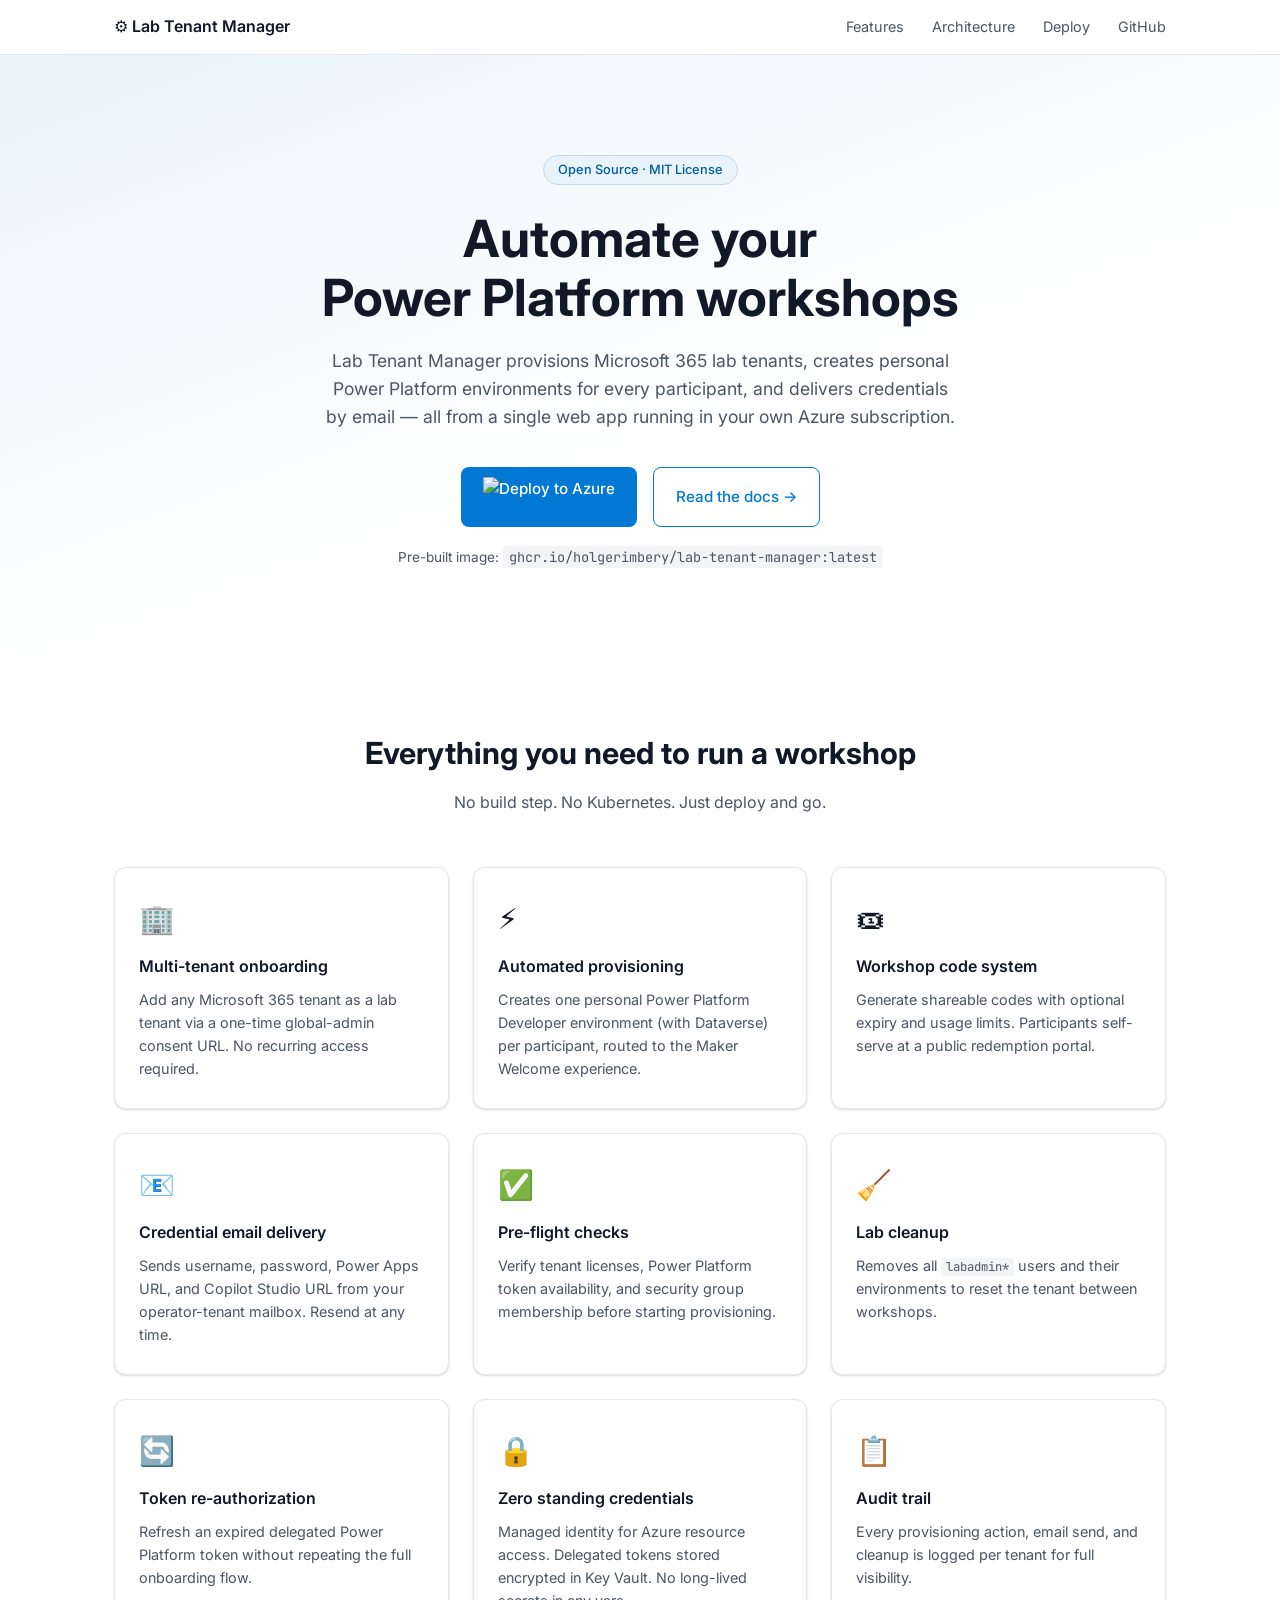
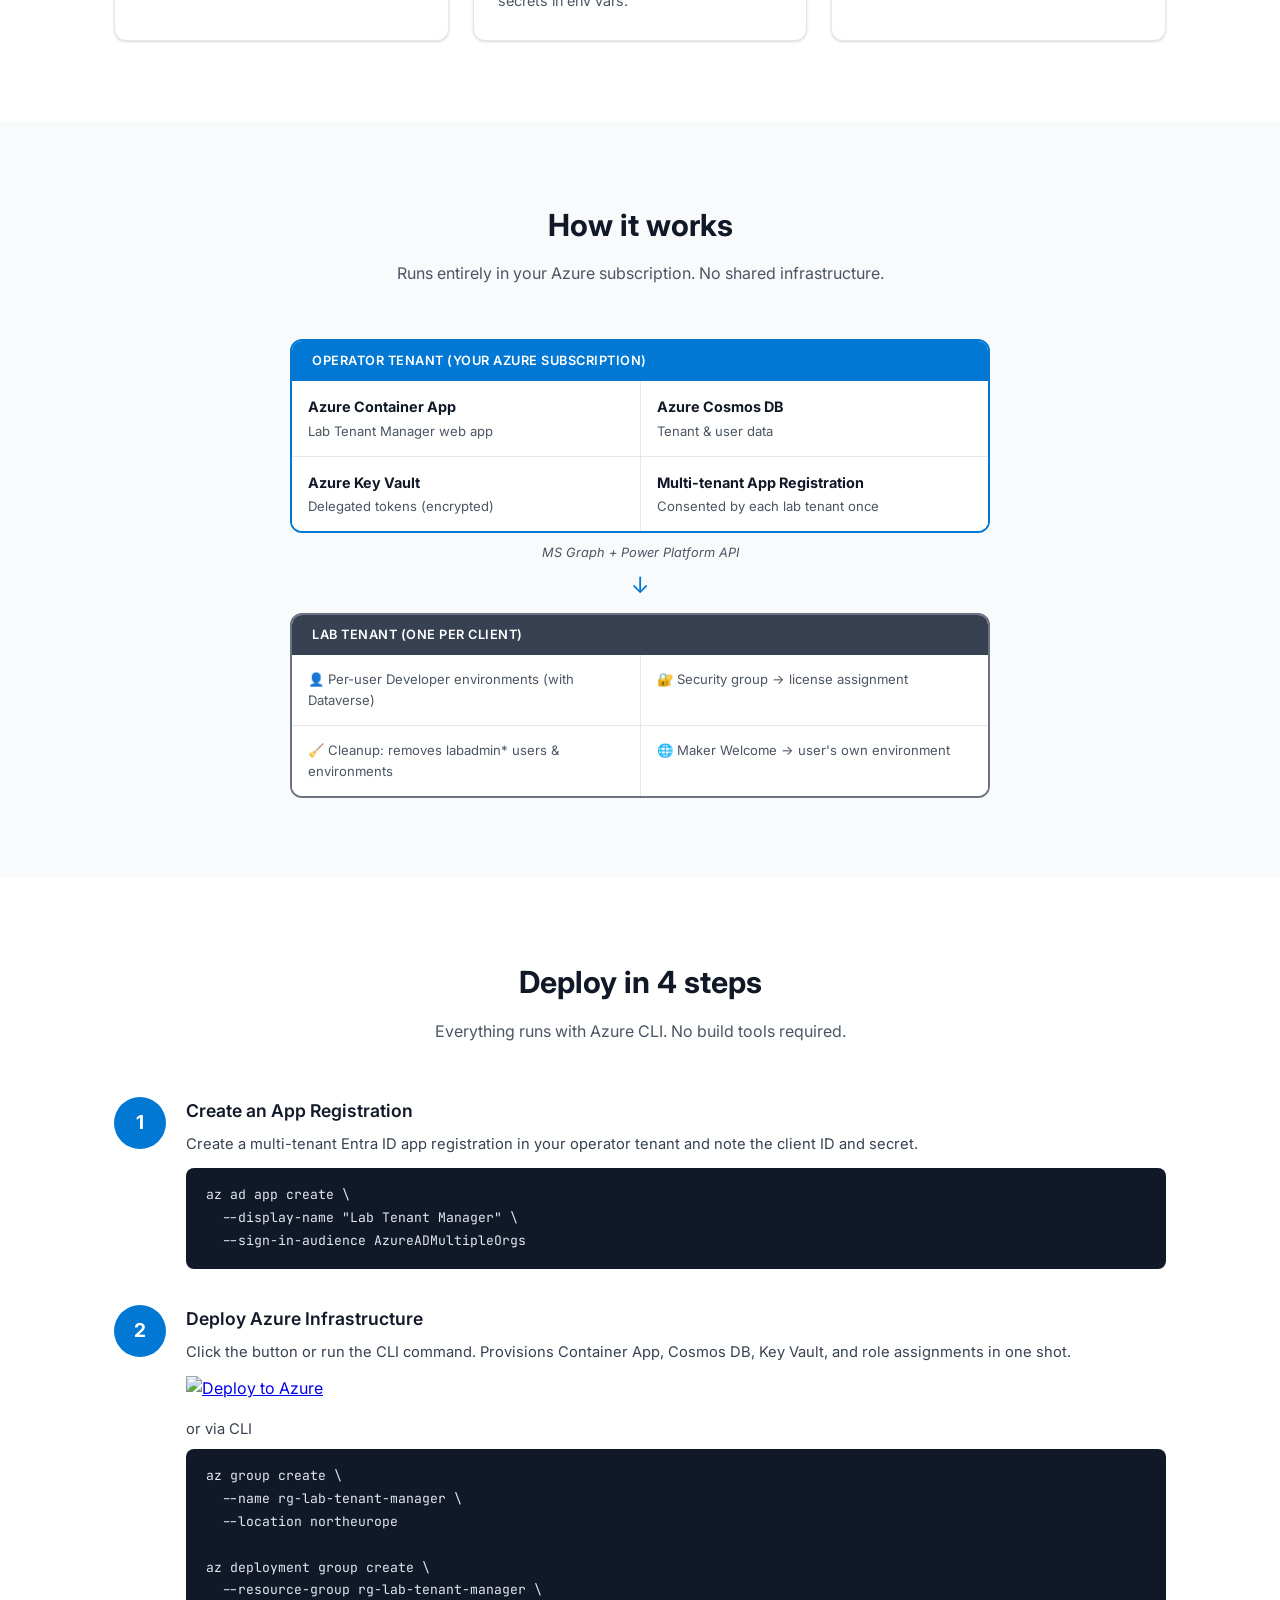
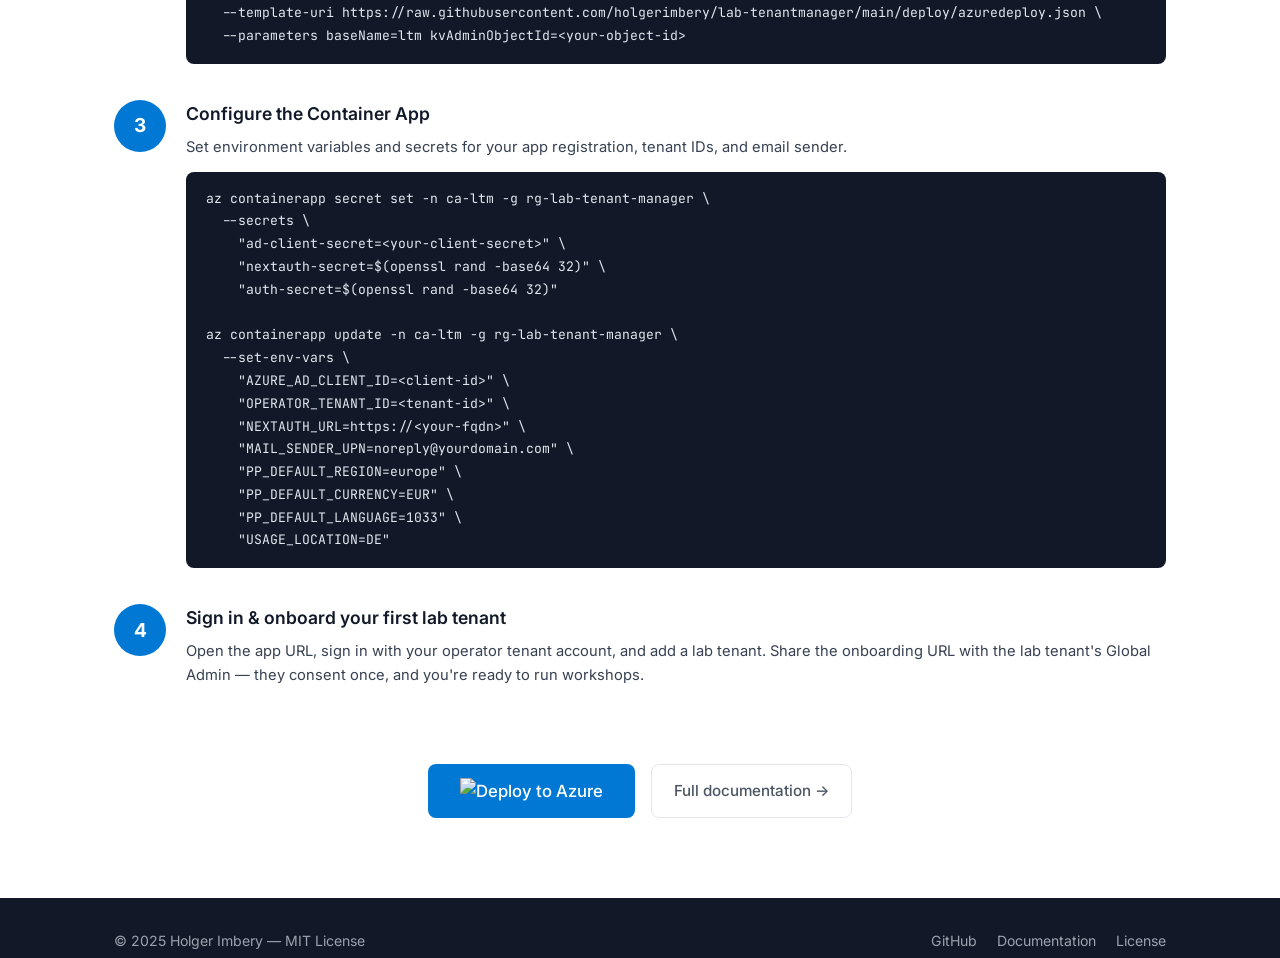
==== website/index.html @ b5a45860 "feat: initial deployment repository - README.md: features, architecture, full Azure CLI deployment g" ====
<!DOCTYPE html>
<html lang="en">
<head>
  <meta charset="UTF-8" />
  <meta name="viewport" content="width=device-width, initial-scale=1.0" />
  <title>Lab Tenant Manager</title>
  <meta name="description" content="Automate Microsoft 365 lab-tenant provisioning for Power Platform workshops. Deploy to your own Azure subscription in minutes." />
  <link rel="stylesheet" href="style.css" />
  <link rel="preconnect" href="https://fonts.googleapis.com" />
  <link rel="preconnect" href="https://fonts.gstatic.com" crossorigin />
  <link href="https://fonts.googleapis.com/css2?family=Inter:wght@400;500;600;700&family=JetBrains+Mono:wght@400;500&display=swap" rel="stylesheet" />
</head>
<body>

  <!-- ── Navigation ─────────────────────────────────────────────────── -->
  <nav class="nav">
    <div class="nav__inner">
      <span class="nav__brand">⚙ Lab Tenant Manager</span>
      <div class="nav__links">
        <a href="#features">Features</a>
        <a href="#architecture">Architecture</a>
        <a href="#deploy">Deploy</a>
        <a href="https://github.com/holgerimbery/lab-tenantmanager" target="_blank" rel="noopener">GitHub</a>
      </div>
    </div>
  </nav>

  <!-- ── Hero ───────────────────────────────────────────────────────── -->
  <section class="hero">
    <div class="container">
      <div class="hero__badge">Open Source · MIT License</div>
      <h1 class="hero__title">Automate your<br/>Power Platform workshops</h1>
      <p class="hero__sub">
        Lab Tenant Manager provisions Microsoft 365 lab tenants, creates personal Power Platform environments for every participant, and delivers credentials by email — all from a single web app running in your own Azure subscription.
      </p>
      <div class="hero__actions">
        <a class="btn btn--primary"
           href="https://portal.azure.com/#create/Microsoft.Template/uri/https%3A%2F%2Fraw.githubusercontent.com%2Fholgerimbery%2Flab-tenantmanager%2Fmain%2Fdeploy%2Fazuredeploy.json"
           target="_blank" rel="noopener">
          <img src="https://aka.ms/deploytoazurebutton" alt="Deploy to Azure" class="hero__azure-btn" />
        </a>
        <a class="btn btn--secondary" href="https://github.com/holgerimbery/lab-tenantmanager#readme" target="_blank" rel="noopener">
          Read the docs →
        </a>
      </div>
      <p class="hero__image-note">
        Pre-built image: <code>ghcr.io/holgerimbery/lab-tenant-manager:latest</code>
      </p>
    </div>
  </section>

  <!-- ── Features ───────────────────────────────────────────────────── -->
  <section class="section" id="features">
    <div class="container">
      <h2 class="section__title">Everything you need to run a workshop</h2>
      <p class="section__sub">No build step. No Kubernetes. Just deploy and go.</p>

      <div class="features">

        <div class="feature">
          <div class="feature__icon">🏢</div>
          <h3>Multi-tenant onboarding</h3>
          <p>Add any Microsoft 365 tenant as a lab tenant via a one-time global-admin consent URL. No recurring access required.</p>
        </div>

        <div class="feature">
          <div class="feature__icon">⚡</div>
          <h3>Automated provisioning</h3>
          <p>Creates one personal Power Platform Developer environment (with Dataverse) per participant, routed to the Maker Welcome experience.</p>
        </div>

        <div class="feature">
          <div class="feature__icon">🎟</div>
          <h3>Workshop code system</h3>
          <p>Generate shareable codes with optional expiry and usage limits. Participants self-serve at a public redemption portal.</p>
        </div>

        <div class="feature">
          <div class="feature__icon">📧</div>
          <h3>Credential email delivery</h3>
          <p>Sends username, password, Power Apps URL, and Copilot Studio URL from your operator-tenant mailbox. Resend at any time.</p>
        </div>

        <div class="feature">
          <div class="feature__icon">✅</div>
          <h3>Pre-flight checks</h3>
          <p>Verify tenant licenses, Power Platform token availability, and security group membership before starting provisioning.</p>
        </div>

        <div class="feature">
          <div class="feature__icon">🧹</div>
          <h3>Lab cleanup</h3>
          <p>Removes all <code>labadmin*</code> users and their environments to reset the tenant between workshops.</p>
        </div>

        <div class="feature">
          <div class="feature__icon">🔄</div>
          <h3>Token re-authorization</h3>
          <p>Refresh an expired delegated Power Platform token without repeating the full onboarding flow.</p>
        </div>

        <div class="feature">
          <div class="feature__icon">🔒</div>
          <h3>Zero standing credentials</h3>
          <p>Managed identity for Azure resource access. Delegated tokens stored encrypted in Key Vault. No long-lived secrets in env vars.</p>
        </div>

        <div class="feature">
          <div class="feature__icon">📋</div>
          <h3>Audit trail</h3>
          <p>Every provisioning action, email send, and cleanup is logged per tenant for full visibility.</p>
        </div>

      </div>
    </div>
  </section>

  <!-- ── Architecture ───────────────────────────────────────────────── -->
  <section class="section section--alt" id="architecture">
    <div class="container">
      <h2 class="section__title">How it works</h2>
      <p class="section__sub">Runs entirely in your Azure subscription. No shared infrastructure.</p>

      <div class="arch">
        <div class="arch__box arch__box--operator">
          <div class="arch__box-label">Operator Tenant (your Azure subscription)</div>
          <div class="arch__inner">
            <div class="arch__component">
              <strong>Azure Container App</strong>
              <span>Lab Tenant Manager web app</span>
            </div>
            <div class="arch__component">
              <strong>Azure Cosmos DB</strong>
              <span>Tenant &amp; user data</span>
            </div>
            <div class="arch__component">
              <strong>Azure Key Vault</strong>
              <span>Delegated tokens (encrypted)</span>
            </div>
            <div class="arch__component">
              <strong>Multi-tenant App Registration</strong>
              <span>Consented by each lab tenant once</span>
            </div>
          </div>
        </div>

        <div class="arch__arrow">
          <span>MS Graph + Power Platform API</span>
          <div class="arch__arrow-line">↓</div>
        </div>

        <div class="arch__box arch__box--lab">
          <div class="arch__box-label">Lab Tenant (one per client)</div>
          <div class="arch__inner">
            <div class="arch__component"><span>👤 Per-user Developer environments (with Dataverse)</span></div>
            <div class="arch__component"><span>🔐 Security group → license assignment</span></div>
            <div class="arch__component"><span>🧹 Cleanup: removes labadmin* users &amp; environments</span></div>
            <div class="arch__component"><span>🌐 Maker Welcome → user's own environment</span></div>
          </div>
        </div>
      </div>
    </div>
  </section>

  <!-- ── Deploy ─────────────────────────────────────────────────────── -->
  <section class="section" id="deploy">
    <div class="container">
      <h2 class="section__title">Deploy in 4 steps</h2>
      <p class="section__sub">Everything runs with Azure CLI. No build tools required.</p>

      <div class="steps">

        <div class="step">
          <div class="step__number">1</div>
          <div class="step__content">
            <h3>Create an App Registration</h3>
            <p>Create a multi-tenant Entra ID app registration in your operator tenant and note the client ID and secret.</p>
            <pre><code>az ad app create \
  --display-name "Lab Tenant Manager" \
  --sign-in-audience AzureADMultipleOrgs</code></pre>
          </div>
        </div>

        <div class="step">
          <div class="step__number">2</div>
          <div class="step__content">
            <h3>Deploy Azure Infrastructure</h3>
            <p>Click the button or run the CLI command. Provisions Container App, Cosmos DB, Key Vault, and role assignments in one shot.</p>
            <a href="https://portal.azure.com/#create/Microsoft.Template/uri/https%3A%2F%2Fraw.githubusercontent.com%2Fholgerimbery%2Flab-tenantmanager%2Fmain%2Fdeploy%2Fazuredeploy.json"
               target="_blank" rel="noopener" class="step__deploy-btn">
              <img src="https://aka.ms/deploytoazurebutton" alt="Deploy to Azure" />
            </a>
            <p class="step__or">or via CLI</p>
            <pre><code>az group create \
  --name rg-lab-tenant-manager \
  --location northeurope

az deployment group create \
  --resource-group rg-lab-tenant-manager \
  --template-uri https://raw.githubusercontent.com/holgerimbery/lab-tenantmanager/main/deploy/azuredeploy.json \
  --parameters baseName=ltm kvAdminObjectId=&lt;your-object-id&gt;</code></pre>
          </div>
        </div>

        <div class="step">
          <div class="step__number">3</div>
          <div class="step__content">
            <h3>Configure the Container App</h3>
            <p>Set environment variables and secrets for your app registration, tenant IDs, and email sender.</p>
            <pre><code>az containerapp secret set -n ca-ltm -g rg-lab-tenant-manager \
  --secrets \
    "ad-client-secret=&lt;your-client-secret&gt;" \
    "nextauth-secret=$(openssl rand -base64 32)" \
    "auth-secret=$(openssl rand -base64 32)"

az containerapp update -n ca-ltm -g rg-lab-tenant-manager \
  --set-env-vars \
    "AZURE_AD_CLIENT_ID=&lt;client-id&gt;" \
    "OPERATOR_TENANT_ID=&lt;tenant-id&gt;" \
    "NEXTAUTH_URL=https://&lt;your-fqdn&gt;" \
    "MAIL_SENDER_UPN=noreply@yourdomain.com" \
    "PP_DEFAULT_REGION=europe" \
    "PP_DEFAULT_CURRENCY=EUR" \
    "PP_DEFAULT_LANGUAGE=1033" \
    "USAGE_LOCATION=DE"</code></pre>
          </div>
        </div>

        <div class="step">
          <div class="step__number">4</div>
          <div class="step__content">
            <h3>Sign in &amp; onboard your first lab tenant</h3>
            <p>Open the app URL, sign in with your operator tenant account, and add a lab tenant. Share the onboarding URL with the lab tenant's Global Admin — they consent once, and you're ready to run workshops.</p>
          </div>
        </div>

      </div>

      <div class="deploy__cta">
        <a class="btn btn--primary btn--large"
           href="https://portal.azure.com/#create/Microsoft.Template/uri/https%3A%2F%2Fraw.githubusercontent.com%2Fholgerimbery%2Flab-tenantmanager%2Fmain%2Fdeploy%2Fazuredeploy.json"
           target="_blank" rel="noopener">
          <img src="https://aka.ms/deploytoazurebutton" alt="Deploy to Azure" />
        </a>
        <a class="btn btn--ghost" href="https://github.com/holgerimbery/lab-tenantmanager/wiki" target="_blank" rel="noopener">
          Full documentation →
        </a>
      </div>
    </div>
  </section>

  <!-- ── Footer ─────────────────────────────────────────────────────── -->
  <footer class="footer">
    <div class="container footer__inner">
      <span>© 2025 Holger Imbery — MIT License</span>
      <div class="footer__links">
        <a href="https://github.com/holgerimbery/lab-tenantmanager" target="_blank" rel="noopener">GitHub</a>
        <a href="https://github.com/holgerimbery/lab-tenantmanager/wiki" target="_blank" rel="noopener">Documentation</a>
        <a href="https://github.com/holgerimbery/lab-tenantmanager/blob/main/LICENSE" target="_blank" rel="noopener">License</a>
      </div>
    </div>
  </footer>

</body>
</html>
---- website/style.css ----
/* ── Reset & Base ─────────────────────────────────────────────────── */
*, *::before, *::after { box-sizing: border-box; margin: 0; padding: 0; }

:root {
  --blue:      #0078d4;
  --blue-dark: #005a9e;
  --blue-light:#e8f3fb;
  --gray-50:   #f9fafb;
  --gray-100:  #f3f4f6;
  --gray-200:  #e5e7eb;
  --gray-600:  #4b5563;
  --gray-700:  #374151;
  --gray-900:  #111827;
  --white:     #ffffff;
  --radius:    12px;
  --shadow:    0 1px 3px rgba(0,0,0,.1), 0 1px 2px rgba(0,0,0,.06);
  --shadow-md: 0 4px 6px -1px rgba(0,0,0,.1), 0 2px 4px -2px rgba(0,0,0,.1);
}

html { scroll-behavior: smooth; }

body {
  font-family: 'Inter', system-ui, sans-serif;
  color: var(--gray-900);
  background: var(--white);
  line-height: 1.6;
}

.container {
  max-width: 1100px;
  margin: 0 auto;
  padding: 0 24px;
}

/* ── Navigation ───────────────────────────────────────────────────── */
.nav {
  position: sticky; top: 0; z-index: 100;
  background: rgba(255,255,255,.92);
  backdrop-filter: blur(12px);
  border-bottom: 1px solid var(--gray-200);
}
.nav__inner {
  display: flex; align-items: center; justify-content: space-between;
  max-width: 1100px; margin: 0 auto; padding: 14px 24px;
}
.nav__brand { font-weight: 600; font-size: 1rem; color: var(--gray-900); }
.nav__links { display: flex; gap: 28px; }
.nav__links a {
  text-decoration: none; color: var(--gray-600); font-size: .9rem;
  transition: color .15s;
}
.nav__links a:hover { color: var(--blue); }

/* ── Hero ─────────────────────────────────────────────────────────── */
.hero {
  padding: 100px 0 80px;
  background: linear-gradient(160deg, var(--blue-light) 0%, var(--white) 60%);
  text-align: center;
}
.hero__badge {
  display: inline-block;
  background: var(--blue-light); color: var(--blue-dark);
  border: 1px solid #c3dcf0;
  border-radius: 99px; padding: 4px 14px;
  font-size: .8rem; font-weight: 500; margin-bottom: 24px;
}
.hero__title {
  font-size: clamp(2rem, 5vw, 3.2rem);
  font-weight: 700; line-height: 1.15;
  color: var(--gray-900); margin-bottom: 20px;
}
.hero__sub {
  font-size: 1.1rem; color: var(--gray-600);
  max-width: 640px; margin: 0 auto 36px;
}
.hero__actions {
  display: flex; gap: 16px; justify-content: center;
  flex-wrap: wrap; margin-bottom: 20px;
}
.hero__azure-btn { height: 40px; display: block; }
.hero__image-note {
  font-size: .85rem; color: var(--gray-600); margin-top: 8px;
}
.hero__image-note code {
  font-family: 'JetBrains Mono', monospace;
  background: var(--gray-100); padding: 2px 6px; border-radius: 4px;
}

/* ── Buttons ──────────────────────────────────────────────────────── */
.btn {
  display: inline-flex; align-items: center; gap: 8px;
  padding: 10px 22px; border-radius: 8px;
  font-size: .95rem; font-weight: 500;
  text-decoration: none; transition: all .15s; cursor: pointer;
}
.btn--primary { background: var(--blue); color: var(--white); }
.btn--primary:hover { background: var(--blue-dark); }
.btn--secondary {
  background: var(--white); color: var(--blue);
  border: 1px solid var(--blue);
}
.btn--secondary:hover { background: var(--blue-light); }
.btn--ghost { color: var(--gray-600); border: 1px solid var(--gray-200); }
.btn--ghost:hover { background: var(--gray-100); }
.btn--large { padding: 14px 32px; font-size: 1.05rem; }

/* ── Section ──────────────────────────────────────────────────────── */
.section { padding: 80px 0; }
.section--alt { background: var(--gray-50); }
.section__title {
  font-size: 1.9rem; font-weight: 700; text-align: center; margin-bottom: 12px;
}
.section__sub {
  text-align: center; color: var(--gray-600); margin-bottom: 52px;
}

/* ── Features Grid ────────────────────────────────────────────────── */
.features {
  display: grid;
  grid-template-columns: repeat(auto-fit, minmax(300px, 1fr));
  gap: 24px;
}
.feature {
  background: var(--white);
  border: 1px solid var(--gray-200);
  border-radius: var(--radius);
  padding: 28px 24px;
  box-shadow: var(--shadow);
  transition: box-shadow .2s, transform .2s;
}
.feature:hover {
  box-shadow: var(--shadow-md);
  transform: translateY(-2px);
}
.feature__icon { font-size: 1.8rem; margin-bottom: 12px; }
.feature h3 { font-size: 1rem; font-weight: 600; margin-bottom: 8px; }
.feature p { font-size: .9rem; color: var(--gray-600); }
.feature code {
  font-family: 'JetBrains Mono', monospace;
  font-size: .85em;
  background: var(--gray-100); padding: 1px 5px; border-radius: 3px;
}

/* ── Architecture ─────────────────────────────────────────────────── */
.arch {
  display: flex; flex-direction: column; align-items: center; gap: 0;
  max-width: 700px; margin: 0 auto;
}
.arch__box {
  width: 100%;
  border-radius: var(--radius);
  border: 2px solid var(--gray-200);
  overflow: hidden;
}
.arch__box--operator { border-color: var(--blue); }
.arch__box--lab { border-color: #6b7280; }
.arch__box-label {
  padding: 10px 20px;
  font-size: .8rem; font-weight: 600; letter-spacing: .04em;
  text-transform: uppercase;
}
.arch__box--operator .arch__box-label { background: var(--blue); color: var(--white); }
.arch__box--lab .arch__box-label { background: var(--gray-700); color: var(--white); }
.arch__inner {
  display: grid;
  grid-template-columns: 1fr 1fr;
  gap: 1px; background: var(--gray-200);
}
.arch__component {
  background: var(--white); padding: 14px 16px;
  display: flex; flex-direction: column; gap: 2px;
}
.arch__component strong { font-size: .9rem; }
.arch__component span { font-size: .82rem; color: var(--gray-600); }
.arch__arrow {
  display: flex; flex-direction: column; align-items: center;
  padding: 10px 0; gap: 4px;
}
.arch__arrow span { font-size: .8rem; color: var(--gray-600); font-style: italic; }
.arch__arrow-line { font-size: 1.4rem; color: var(--blue); }

/* ── Steps ────────────────────────────────────────────────────────── */
.steps { display: flex; flex-direction: column; gap: 36px; margin-bottom: 52px; }
.step {
  display: grid;
  grid-template-columns: 52px 1fr;
  gap: 20px; align-items: start;
}
.step__number {
  width: 52px; height: 52px;
  background: var(--blue); color: var(--white);
  border-radius: 50%;
  display: flex; align-items: center; justify-content: center;
  font-weight: 700; font-size: 1.2rem;
  flex-shrink: 0;
}
.step__content h3 { font-size: 1.1rem; font-weight: 600; margin-bottom: 8px; }
.step__content p { font-size: .92rem; color: var(--gray-700); margin-bottom: 12px; }
.step__deploy-btn { display: inline-block; margin-bottom: 8px; }
.step__deploy-btn img { height: 40px; }
.step__or { font-size: .82rem; color: var(--gray-600); margin: 8px 0 8px !important; }

pre {
  background: var(--gray-900);
  border-radius: 8px;
  padding: 16px 20px;
  overflow-x: auto;
  margin-top: 8px;
}
pre code {
  font-family: 'JetBrains Mono', monospace;
  font-size: .82rem;
  color: #e2e8f0;
  white-space: pre;
}

.deploy__cta {
  display: flex; gap: 16px; justify-content: center; flex-wrap: wrap;
  padding-top: 12px;
}

/* ── Footer ───────────────────────────────────────────────────────── */
.footer {
  background: var(--gray-900); color: #9ca3af;
  padding: 32px 0;
}
.footer__inner {
  display: flex; align-items: center; justify-content: space-between;
  flex-wrap: wrap; gap: 12px;
  font-size: .88rem;
}
.footer__links { display: flex; gap: 20px; }
.footer__links a { color: #9ca3af; text-decoration: none; }
.footer__links a:hover { color: var(--white); }

/* ── Responsive ───────────────────────────────────────────────────── */
@media (max-width: 640px) {
  .nav__links { gap: 16px; }
  .hero { padding: 64px 0 52px; }
  .step { grid-template-columns: 1fr; }
  .step__number { margin-bottom: -8px; }
  .arch__inner { grid-template-columns: 1fr; }
  .footer__inner { flex-direction: column; }
}
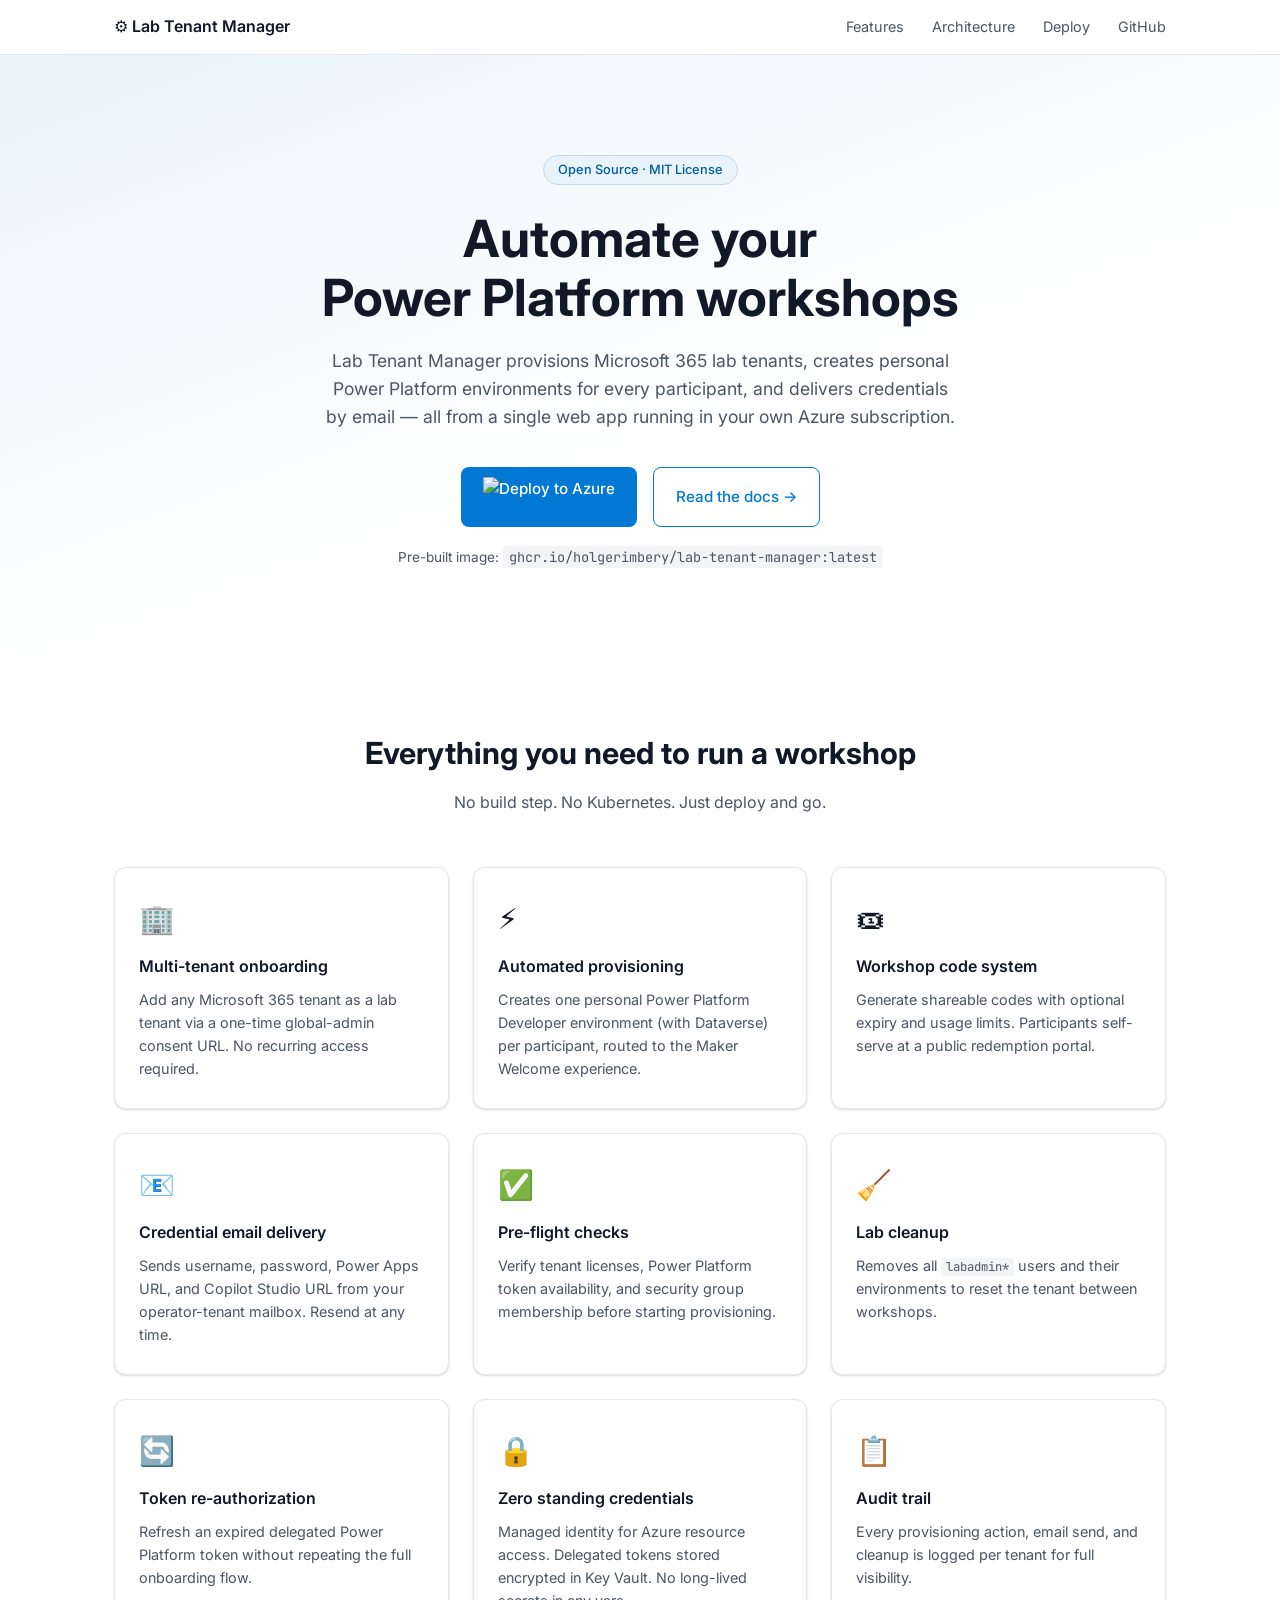
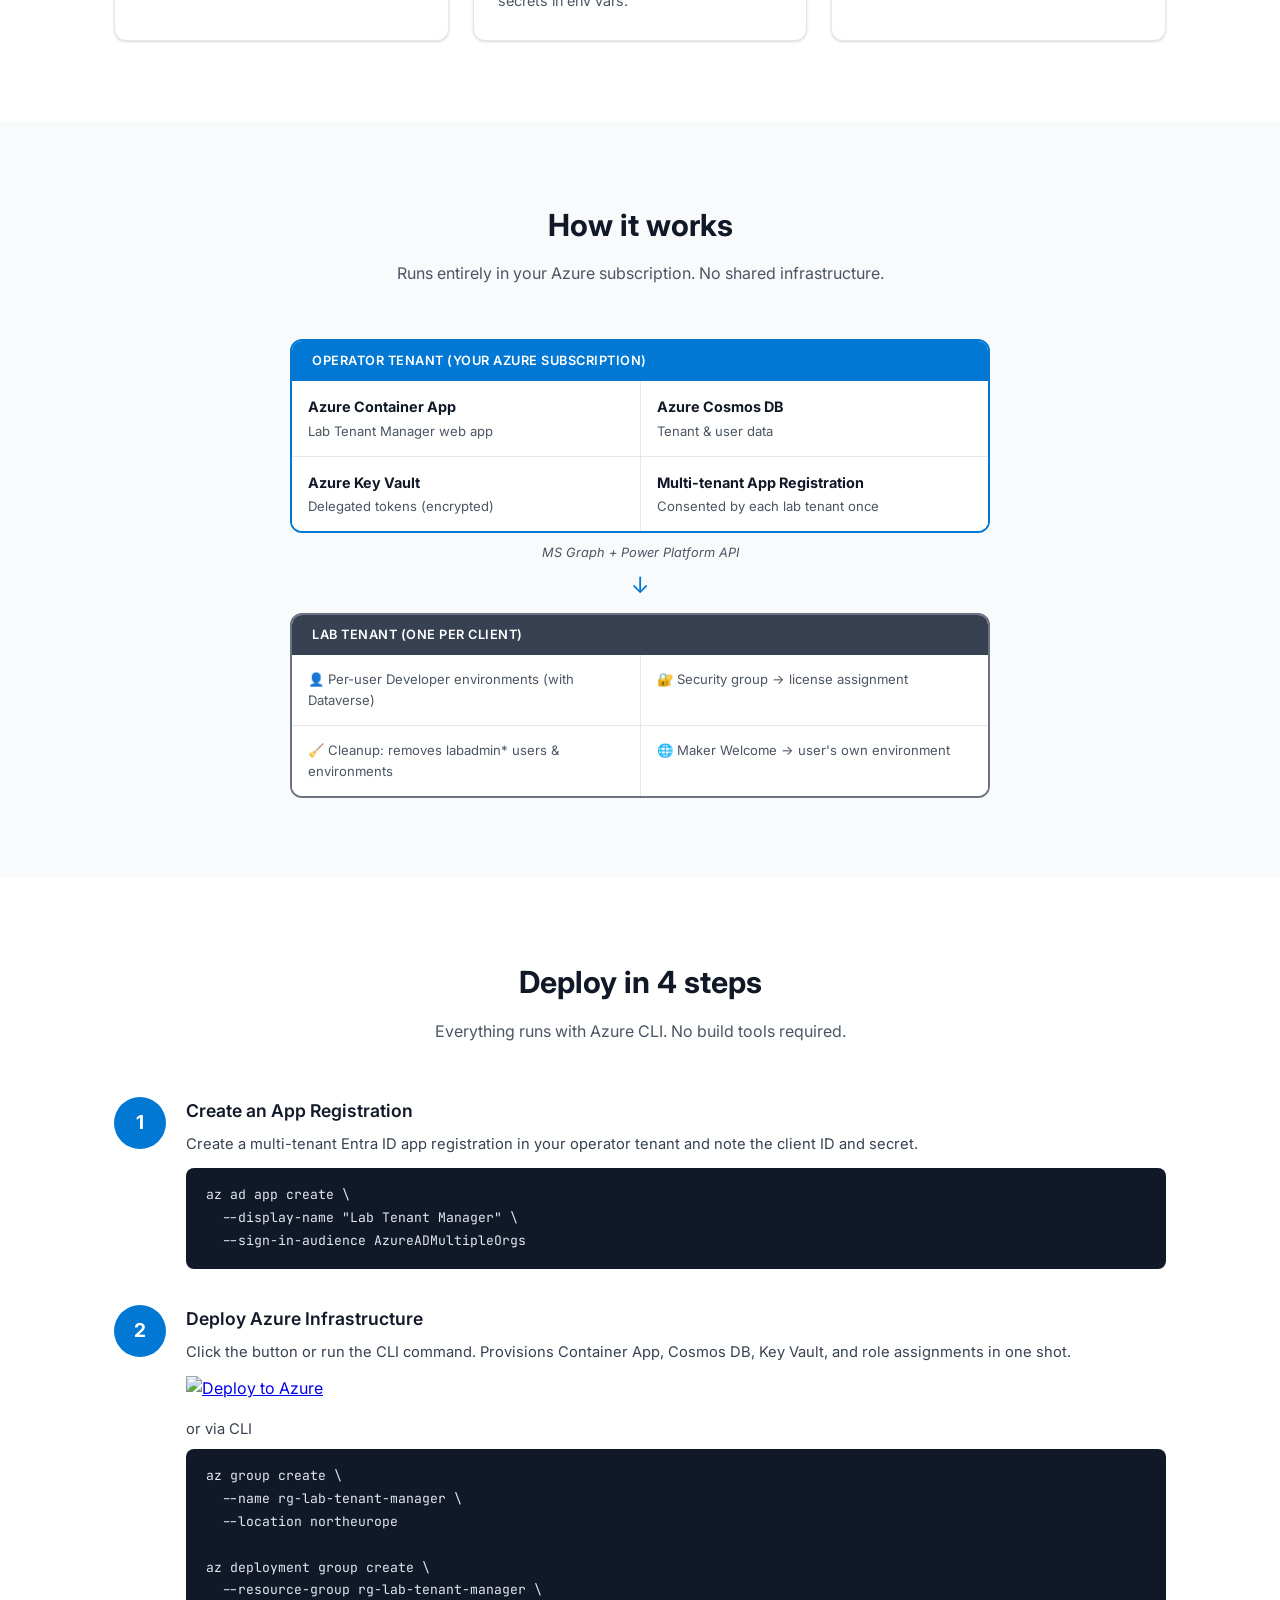
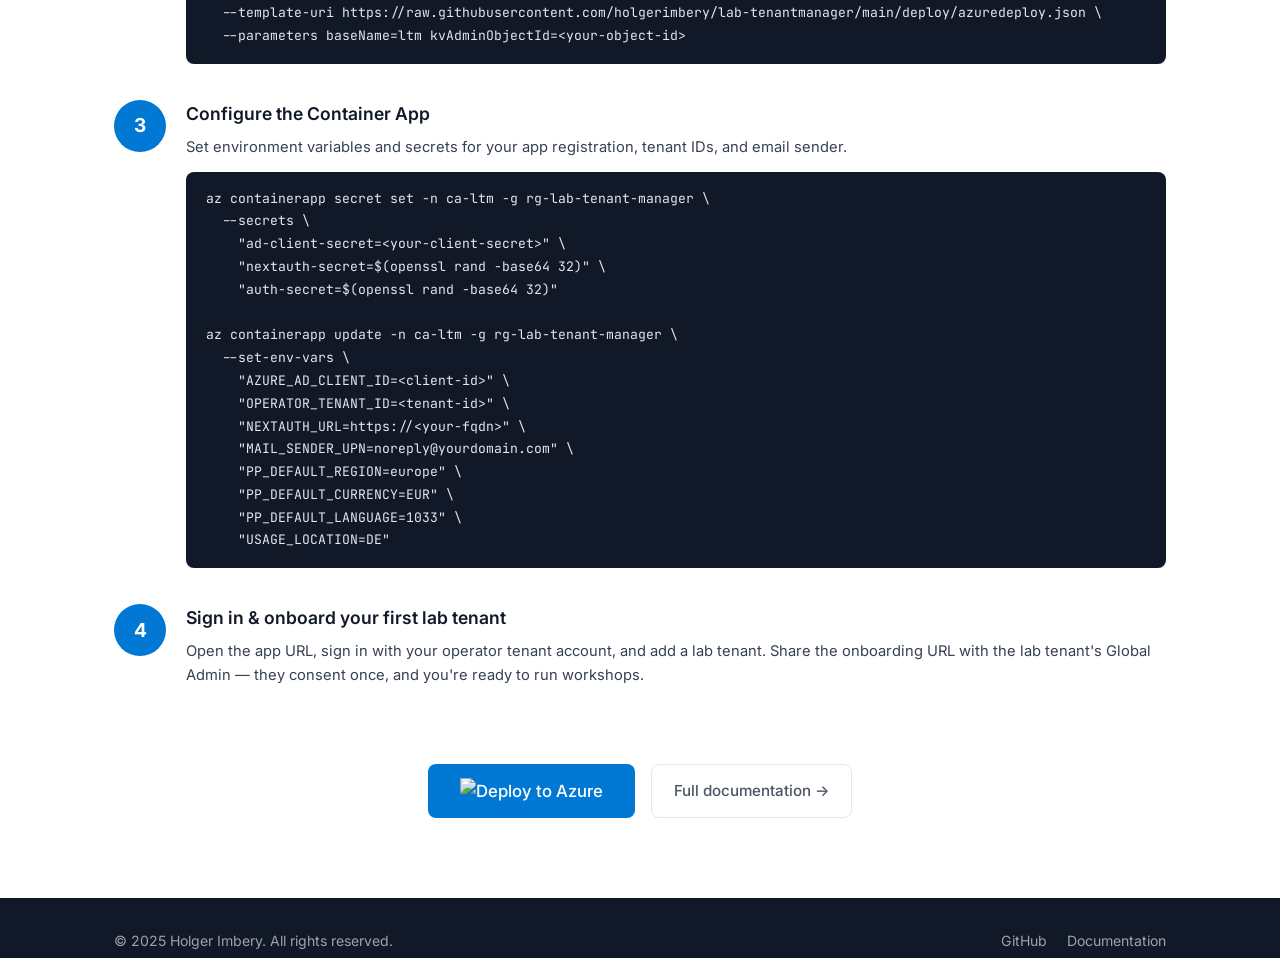
==== commit b701a9be: "chore: replace MIT license with copyright notice Project is closed source. Removed MIT license badge" ====
--- a/website/index.html
+++ b/website/index.html
@@ -252,12 +252,11 @@
   <!-- ── Footer ─────────────────────────────────────────────────────── -->
   <footer class="footer">
     <div class="container footer__inner">
-      <span>© 2025 Holger Imbery — MIT License</span>
-      <div class="footer__links">
-        <a href="https://github.com/holgerimbery/lab-tenantmanager" target="_blank" rel="noopener">GitHub</a>
-        <a href="https://github.com/holgerimbery/lab-tenantmanager/wiki" target="_blank" rel="noopener">Documentation</a>
-        <a href="https://github.com/holgerimbery/lab-tenantmanager/blob/main/LICENSE" target="_blank" rel="noopener">License</a>
-      </div>
+      <span>© 2025 Holger Imbery. All rights reserved.</span>
+          <div class="footer__links">
+            <a href="https://github.com/holgerimbery/lab-tenantmanager" target="_blank" rel="noopener">GitHub</a>
+            <a href="https://github.com/holgerimbery/lab-tenantmanager/wiki" target="_blank" rel="noopener">Documentation</a>
+          </div>
     </div>
   </footer>
 
